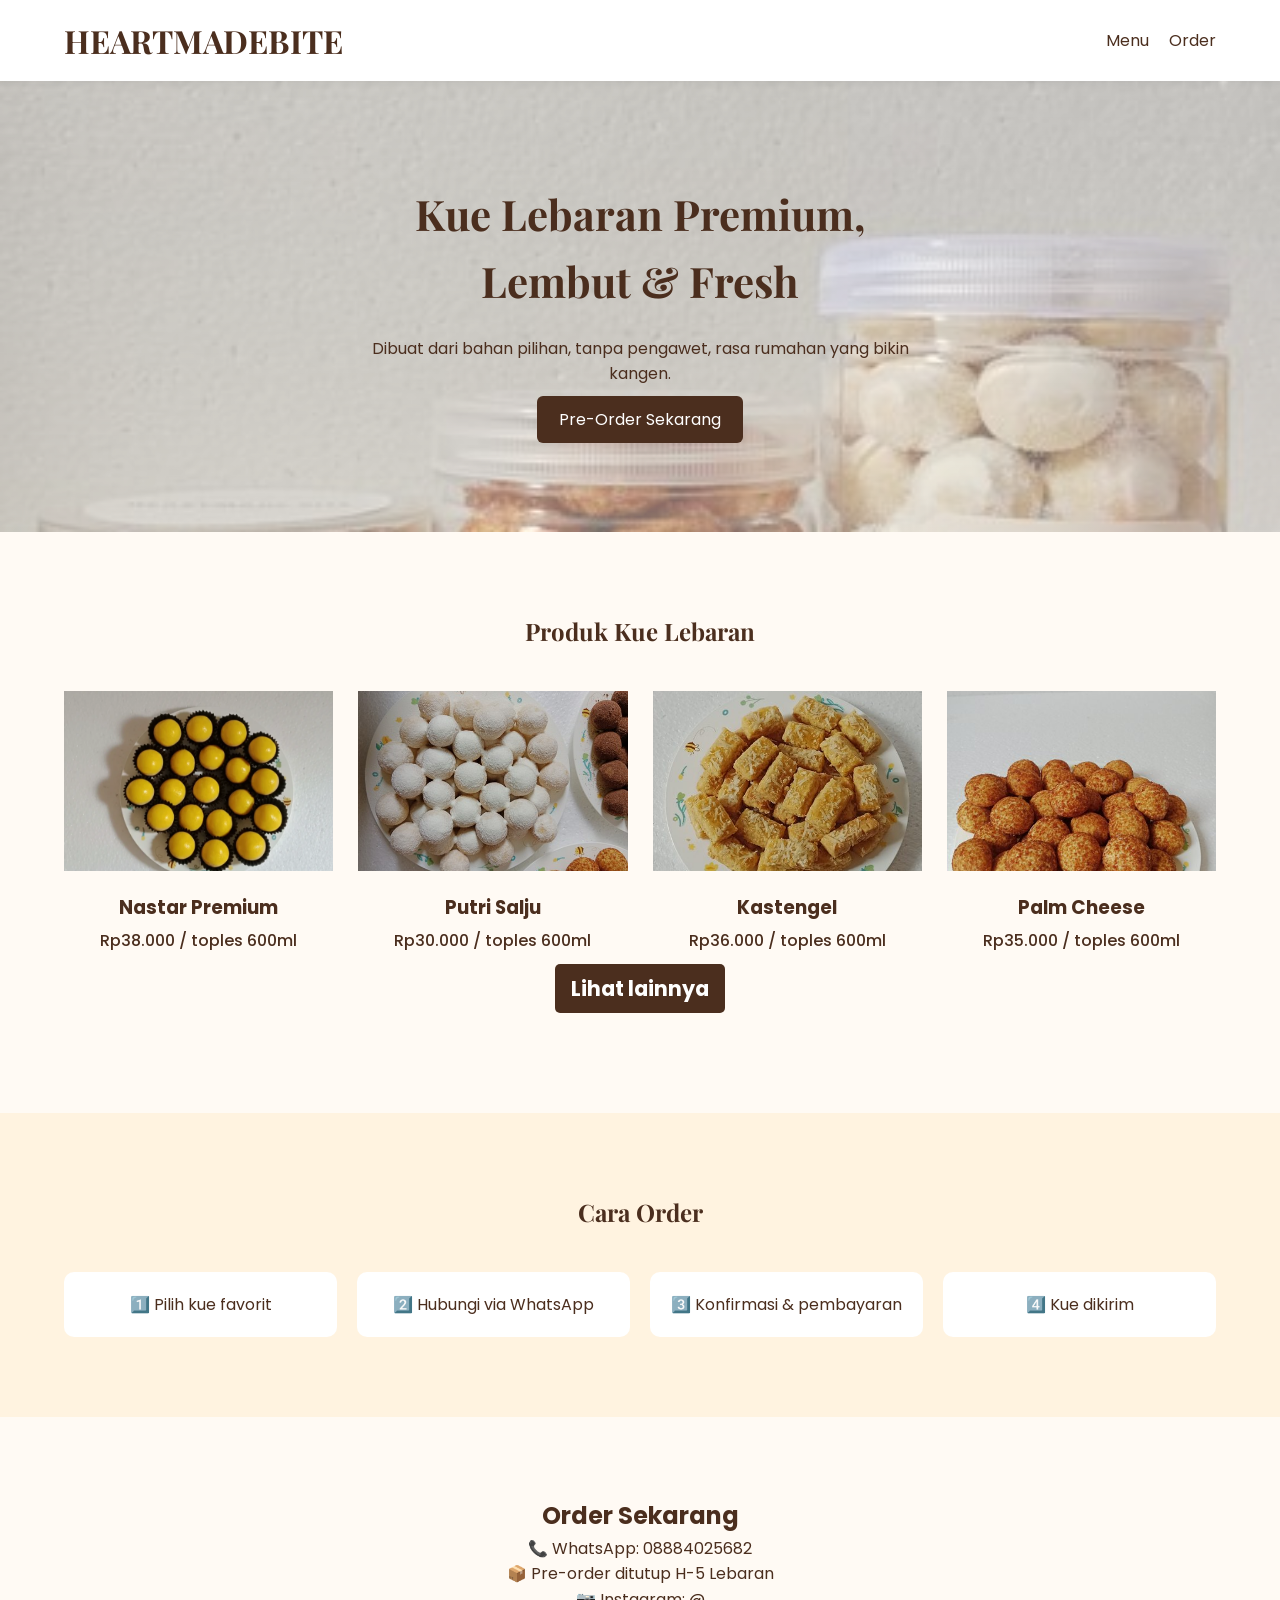
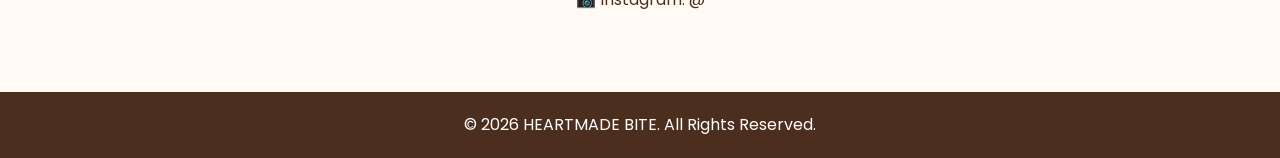
==== index.html @ a915d2ee "update logo and title Updated the title and logo in the HTML file." ====
<!DOCTYPE html>
<html lang="id">

<head>
    <meta charset="UTF-8" />
    <meta name="viewport" content="width=device-width, initial-scale=1.0" />
    <title>HEARTMADEBITE</title>

    <!-- Google Fonts -->
    <link
        href="https://fonts.googleapis.com/css2?family=Playfair+Display:wght@600&family=Poppins:wght@300;400;500&display=swap"
        rel="stylesheet">

    <link rel="stylesheet" href="style.css">
</head>

<body>

    <!-- NAVBAR -->
    <header class="navbar">
        <div class="container nav-wrapper">
            <a href="#" class="">
                <h1 class="logo">HEARTMADEBITE</h1>
            </a>

            <nav>
                <ul class="nav-menu">
                    <li><a href="menu.html">Menu</a></li>
                    <li><a href="https://wa.me/08884025682" target="_blank">Order</a></li>
                </ul>
            </nav>

        </div>
    </header>

    <!-- HERO -->
    <section class="hero" id="home">
        <div class="container hero-content">
            <h2>Kue Lebaran Premium,<br>Lembut & Fresh</h2>
            <p>Dibuat dari bahan pilihan, tanpa pengawet, rasa rumahan yang bikin kangen.</p>
            <a href="#produk" class="btn-secondary">Pre-Order Sekarang</a>
        </div>
    </section>

    <!-- PRODUK -->
    <section class="produk" id="produk">
        <div class="container">
            <h2 class="section-title">Produk Kue Lebaran</h2>
            <div class="produk-grid">
                <div class="produk-card">
                    <img src="assets/image/nastar.webp" alt="Nastar">
                    <h3>Nastar Premium</h3>
                    <p>Rp38.000 / toples 600ml</p>
                </div>
                <div class="produk-card">
                    <img src="assets/image/putriSalju1.webp" alt="Putri Salju">
                    <h3>Putri Salju</h3>
                    <p>Rp30.000 / toples 600ml</p>
                </div>
                <div class="produk-card">
                    <img src="assets/image/kastengel1.webp" alt="Kastengel">
                    <h3>Kastengel</h3>
                    <p>Rp36.000 / toples 600ml</p>
                </div>
                <div class="produk-card">
                    <img src="assets/image/palmCheese1.webp" alt="Palm Cheese">
                    <h3>Palm Cheese</h3>
                    <p>Rp35.000 / toples 600ml</p>
                </div>
            </div>
            <a href="menu.html" class="menu-button">
                <p class="catatan">Lihat lainnya</p>
            </a>
        </div>
    </section>

    <!-- CARA ORDER -->
    <section class="cara-order" id="cara-order">
        <div class="container">
            <h2 class="section-title">Cara Order</h2>

            <div class="steps">
                <div class="step">1️⃣ Pilih kue favorit</div>
                <div class="step">2️⃣ Hubungi via WhatsApp</div>
                <div class="step">3️⃣ Konfirmasi & pembayaran</div>
                <div class="step">4️⃣ Kue dikirim</div>
            </div>
        </div>
    </section>

    <!-- KONTAK -->
    <section class="kontak" id="kontak">
        <div class="container kontak-box">
            <h2>Order Sekarang</h2>
            <p>📞 WhatsApp:
                <a href="https://wa.me/6281234567890" target="_blank">
                    08884025682
                </a>
            </p>
            <p>📦 Pre-order ditutup H-5 Lebaran</p>
            <p>📷 Instagram: @</p>
        </div>
    </section>

    <!-- FOOTER -->
    <footer class="footer">
        <p>© 2026 HEARTMADE BITE. All Rights Reserved.</p>
    </footer>

    <script src="script.js"></script>
</body>


</html>
---- style.css ----
* {
    margin: 0;
    padding: 0;
    box-sizing: border-box;
    scroll-behavior: smooth;
}

body {
    font-family: 'Poppins', sans-serif;
    background-color: #fffaf4;
    color: #4b2e1e;
    line-height: 1.6;
}

a {
    all: unset;
}

.container {
    width: 90%;
    max-width: 1200px;
    margin: auto;
}

/* NAVBAR */
.navbar {
    background: #fff;
    padding: 15px 0;
    box-shadow: 0 2px 8px rgba(0, 0, 0, 0.05);
    position: sticky;
    top: 0;
    z-index: 10;
}

.nav-wrapper {
    display: flex;
    align-items: center;
    justify-content: space-between;
}

.logo {
    font-family: 'Playfair Display', serif;
}

.nav-menu {
    list-style: none;
    display: flex;
    gap: 20px;
}

.nav-menu a {
    text-decoration: none;
    color: #4b2e1e;
}

.btn-primary {
    background: #c89b3c;
    color: #fff;
    padding: 10px 18px;
    border-radius: 6px;
    text-decoration: none;
}

/* HERO */
.hero {
    background: linear-gradient(rgba(255, 248, 235, 0.27), rgba(255, 248, 235, 0.442)),
        url('assets/image/hero.webp') center/cover;
    padding: 100px 0;
}

.hero-content {
    max-width: 600px;
}

.hero h2 {
    font-family: 'Playfair Display', serif;
    font-size: 42px;
}

.hero p {
    margin: 20px 0;
}

.btn-secondary {
    background: #4b2e1e;
    color: #fff;
    padding: 12px 22px;
    border-radius: 6px;
    text-decoration: none;
}

/* SECTION */
.section-title {
    text-align: center;
    margin-bottom: 40px;
    font-family: 'Playfair Display', serif;
}

/* PRODUK */
.produk {
    padding: 80px 0;
}

.container {
    text-align: center;
    gap: 50px;
}

.produk-grid {
    display: grid;
    grid-template-columns: repeat(auto-fit, minmax(220px, 1fr));
    gap: 25px;
}

.menu-button {
    display: block;
    width: fit-content;
    margin: 20px auto;
    /* ini yang membuat dia ke tengah */
    background: #4b2e1e;
    color: white;
    padding: 8px 16px;
    border-radius: 5px;
    text-decoration: none;
    font-size: 1.3rem;
    font-weight: 700;
}


.produk-card img {
    width: 100%;
    height: 180px;
    object-fit: cover;
}

.produk-card h3 {
    margin: 15px 0 5px;
}

.produk-card p {
    font-weight: 500;
}

.produk-card a {
    display: inline-block;
    margin-top: 10px;
    background: #c89b3c;
    color: white;
    padding: 8px 16px;
    border-radius: 5px;
    text-decoration: none;
}

.menu-button {
    display: inline-block;
    margin-top: 10px;
    background: #4b2e1e;
    color: white;
    padding: 8px 16px;
    border-radius: 5px;
    text-decoration: none;
}

/* CARA ORDER */
.cara-order {
    background: #fff3e0;
    padding: 80px 0;
}

.steps {
    display: grid;
    grid-template-columns: repeat(auto-fit, minmax(200px, 1fr));
    gap: 20px;
}

.step {
    background: #fff;
    padding: 20px;
    border-radius: 10px;
    text-align: center;
}

/* KONTAK */
.kontak {
    padding: 80px 0;
}

.kontak-box {
    text-align: center;
}

/* FOOTER */
.footer {
    background: #4b2e1e;
    color: #fff;
    text-align: center;
    padding: 20px 0;
}

/* RESPONSIVE */
@media (max-width: 768px) {
    .logo {
        font-size: 24px;
    }

    .hero h2 {
        font-size: 32px;
    }

    .btn-primary {
        display: hidden;
    }
}
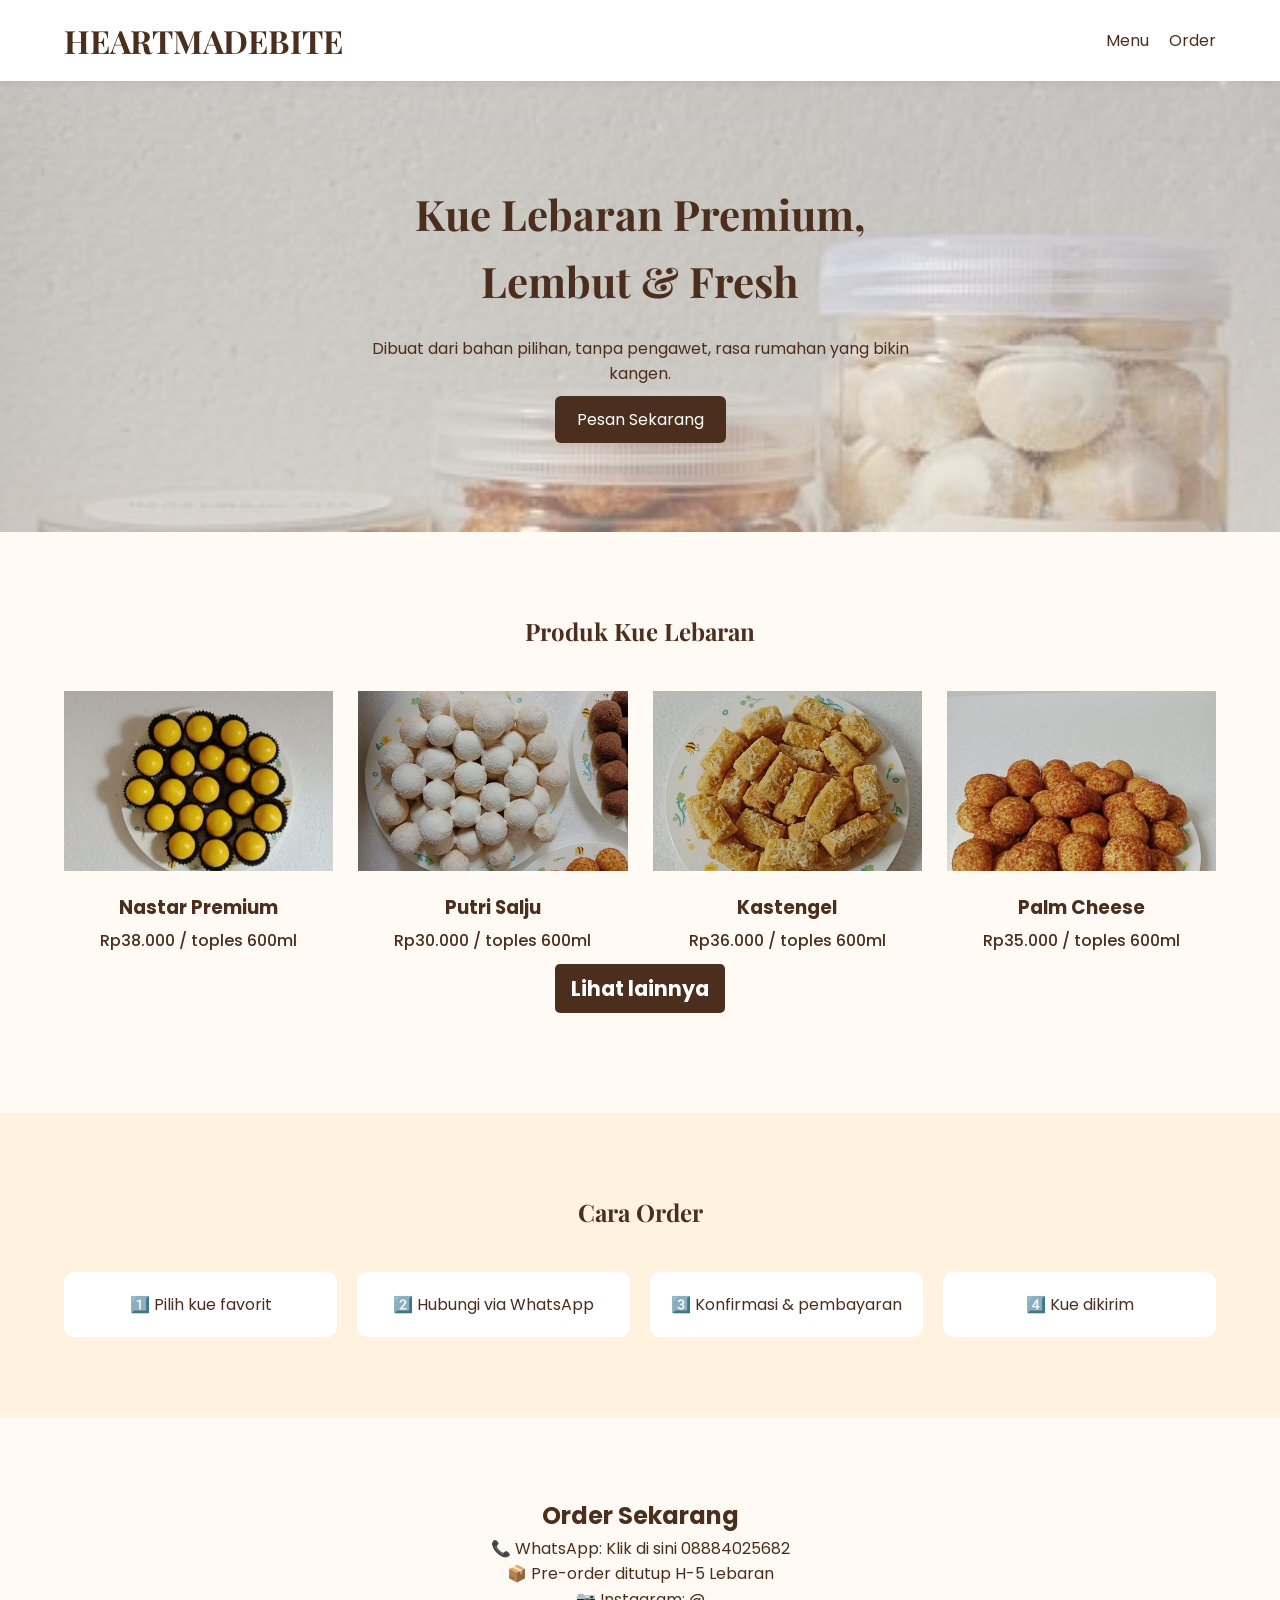
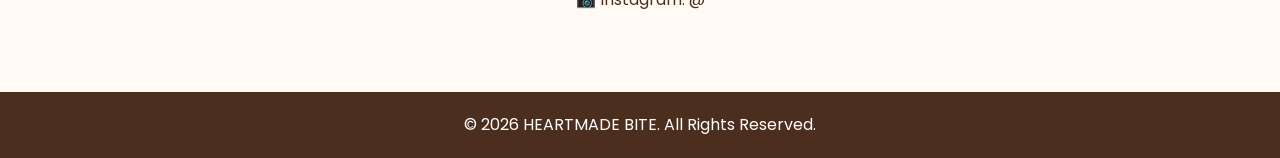
==== commit e142e073: "Fix contact section links and button text Updated WhatsApp link and button text in the contact secti" ====
--- a/index.html
+++ b/index.html
@@ -26,7 +26,7 @@
             <nav>
                 <ul class="nav-menu">
                     <li><a href="menu.html">Menu</a></li>
-                    <li><a href="https://wa.me/08884025682" target="_blank">Order</a></li>
+                    <li><a href="https://wa.me/628884025682" target="_blank">Order</a></li>
                 </ul>
             </nav>
 
@@ -38,7 +38,7 @@
         <div class="container hero-content">
             <h2>Kue Lebaran Premium,<br>Lembut & Fresh</h2>
             <p>Dibuat dari bahan pilihan, tanpa pengawet, rasa rumahan yang bikin kangen.</p>
-            <a href="#produk" class="btn-secondary">Pre-Order Sekarang</a>
+            <a href="#kontak" class="btn-secondary">Pesan Sekarang</a>
         </div>
     </section>
 
@@ -93,8 +93,8 @@
         <div class="container kontak-box">
             <h2>Order Sekarang</h2>
             <p>📞 WhatsApp:
-                <a href="https://wa.me/6281234567890" target="_blank">
-                    08884025682
+                <a href="https://wa.me/628884025682" target="_blank">
+                    Klik di sini 08884025682
                 </a>
             </p>
             <p>📦 Pre-order ditutup H-5 Lebaran</p>
@@ -110,5 +110,4 @@
     <script src="script.js"></script>
 </body>
 
-
 </html>
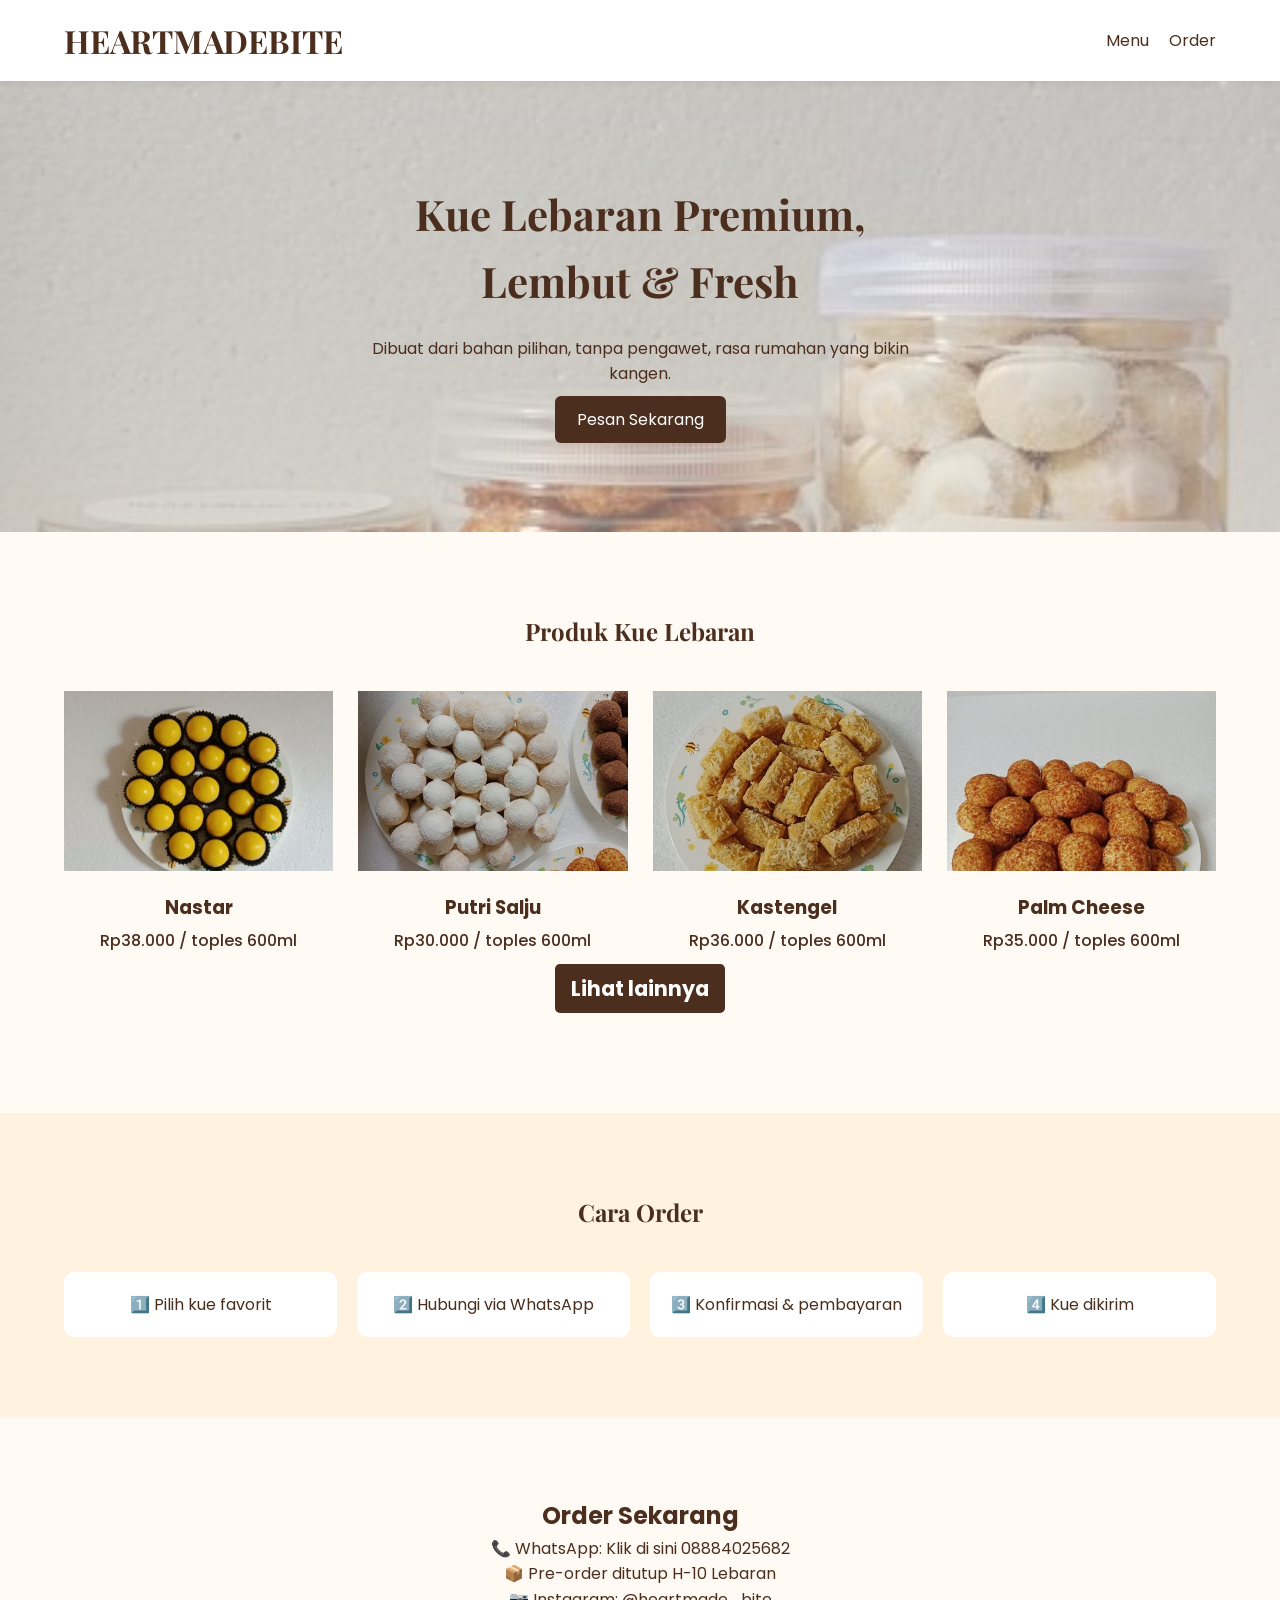
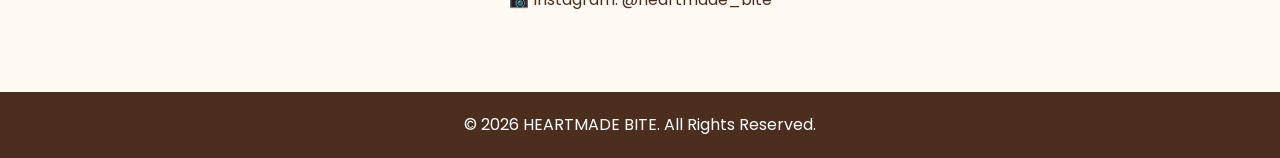
==== commit 104c32ca: "Modify contact details and Instagram link Updated contact information and Instagram link in the foot" ====
--- a/index.html
+++ b/index.html
@@ -1,4 +1,4 @@
-<!DOCTYPE html>
+     <!DOCTYPE html>
 <html lang="id">
 
 <head>
@@ -49,7 +49,7 @@
             <div class="produk-grid">
                 <div class="produk-card">
                     <img src="assets/image/nastar.webp" alt="Nastar">
-                    <h3>Nastar Premium</h3>
+                    <h3>Nastar</h3>
                     <p>Rp38.000 / toples 600ml</p>
                 </div>
                 <div class="produk-card">
@@ -97,8 +97,8 @@
                     Klik di sini 08884025682
                 </a>
             </p>
-            <p>📦 Pre-order ditutup H-5 Lebaran</p>
-            <p>📷 Instagram: @</p>
+            <p>📦 Pre-order ditutup H-10 Lebaran</p>
+            <a href="https://www.instagram.com/heartmadebitess/"><p>📷 Instagram: @heartmade_bite</p></a>
         </div>
     </section>
 
@@ -111,3 +111,4 @@
 </body>
 
 </html>
+
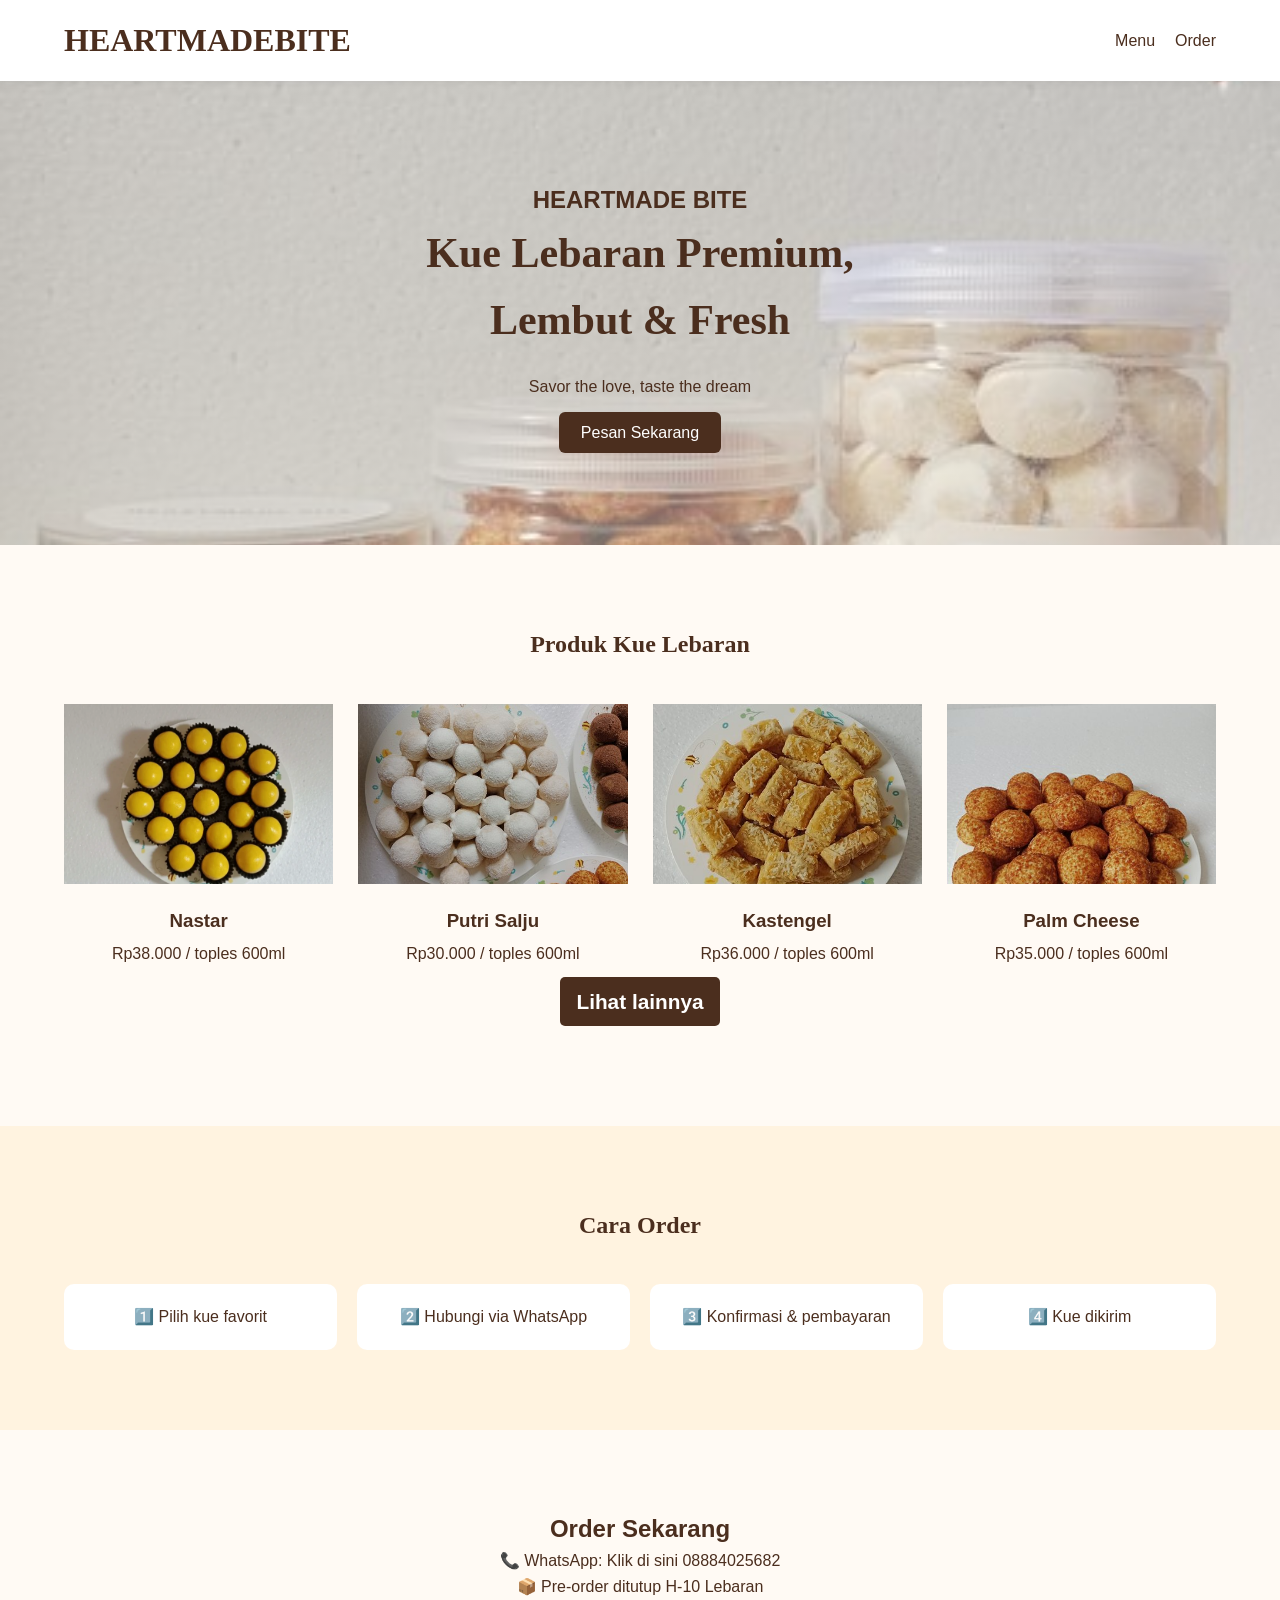
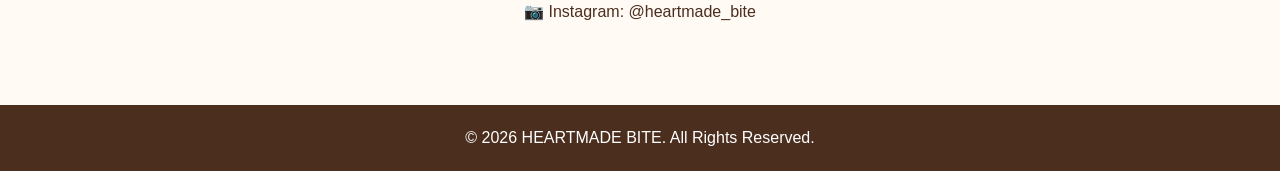
==== commit bfa4004e: "Refactor index.html with new font links and content Updated HTML structure, added preconnect links f" ====
--- a/index.html
+++ b/index.html
@@ -7,9 +7,9 @@
     <title>HEARTMADEBITE</title>
 
     <!-- Google Fonts -->
-    <link
-        href="https://fonts.googleapis.com/css2?family=Playfair+Display:wght@600&family=Poppins:wght@300;400;500&display=swap"
-        rel="stylesheet">
+   <link rel="preconnect" href="https://fonts.googleapis.com">
+<link rel="preconnect" href="https://fonts.gstatic.com" crossorigin>
+<link href="https://fonts.googleapis.com/css2?family=Montserrat:ital,wght@0,100..900;1,100..900&display=swap" rel="stylesheet">
 
     <link rel="stylesheet" href="style.css">
 </head>
@@ -36,8 +36,9 @@
     <!-- HERO -->
     <section class="hero" id="home">
         <div class="container hero-content">
+             <h1>HEARTMADE BITE</h1>
             <h2>Kue Lebaran Premium,<br>Lembut & Fresh</h2>
-            <p>Dibuat dari bahan pilihan, tanpa pengawet, rasa rumahan yang bikin kangen.</p>
+<p>Savor the love, taste the dream</p>
             <a href="#kontak" class="btn-secondary">Pesan Sekarang</a>
         </div>
     </section>
@@ -98,7 +99,7 @@
                 </a>
             </p>
             <p>📦 Pre-order ditutup H-10 Lebaran</p>
-            <a href="https://www.instagram.com/heartmadebitess/"><p>📷 Instagram: @heartmade_bite</p></a>
+            <a href="https://www.instagram.com/heartmade_bite?igsh=MXB1emJhZmZtNTlvOQ==" target="_blank"><p>📷 Instagram: @heartmade_bite</p></a>
         </div>
     </section>
 
@@ -112,3 +113,6 @@
 
 </html>
 
+
+
+
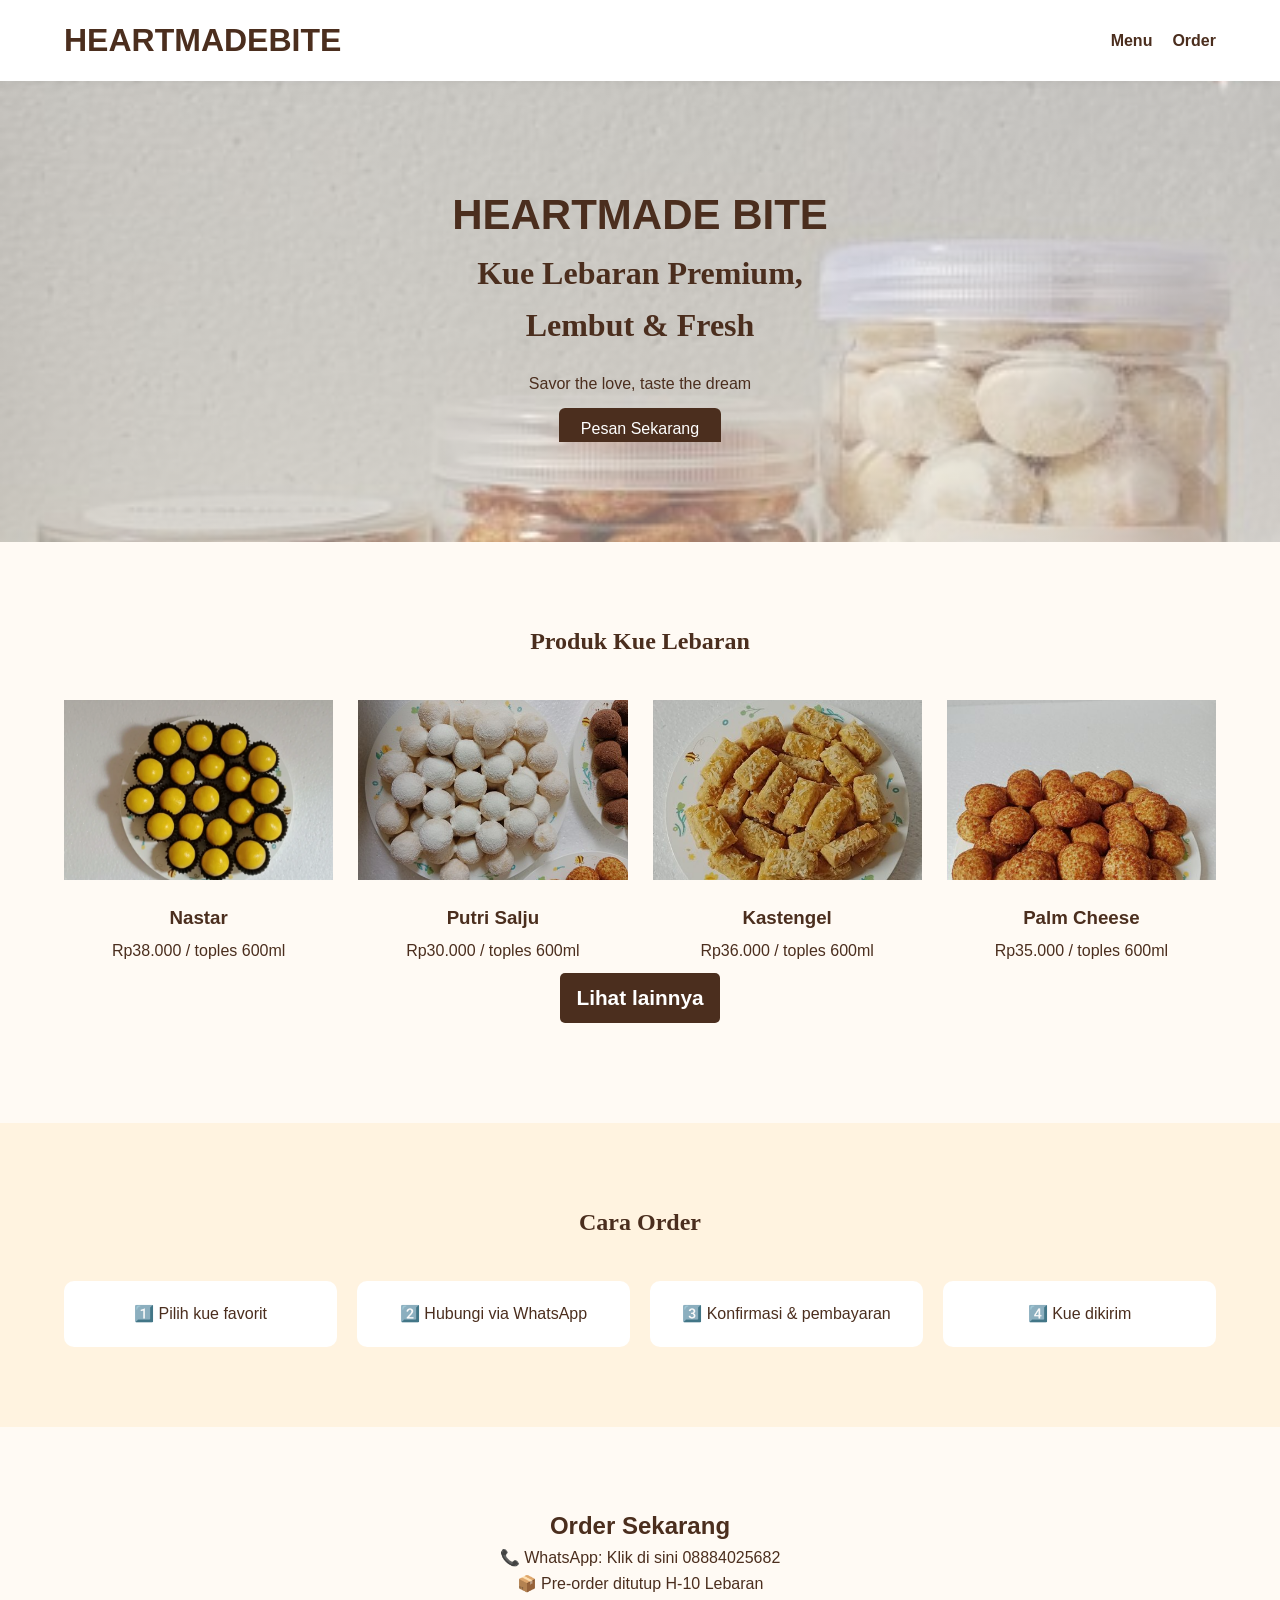
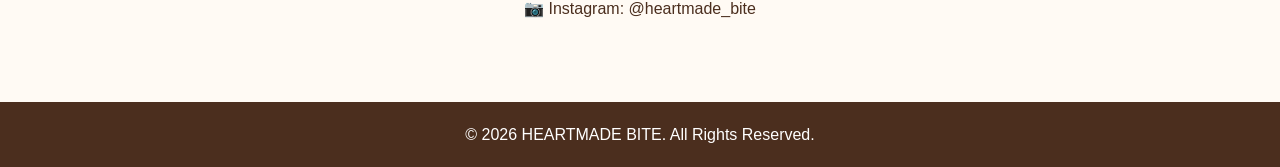
==== commit 780441e8: "Fix HTML formatting and structure" ====
--- a/index.html
+++ b/index.html
@@ -32,7 +32,6 @@
 
         </div>
     </header>
-
     <!-- HERO -->
     <section class="hero" id="home">
         <div class="container hero-content">
@@ -116,3 +115,4 @@
 
 
 
+
--- a/style.css
+++ b/style.css
@@ -3,10 +3,11 @@
     padding: 0;
     box-sizing: border-box;
     scroll-behavior: smooth;
+    overflow: hidden;
 }
 
 body {
-    font-family: 'Poppins', sans-serif;
+    font-family: 'Montserrat', sans-serif;
     background-color: #fffaf4;
     color: #4b2e1e;
     line-height: 1.6;
@@ -39,7 +40,8 @@
 }
 
 .logo {
-    font-family: 'Playfair Display', serif;
+    font-family: 'Montserrat', sans-serif;
+    font-weight: 800;
 }
 
 .nav-menu {
@@ -51,6 +53,7 @@
 .nav-menu a {
     text-decoration: none;
     color: #4b2e1e;
+    font-weight: 700;
 }
 
 .btn-primary {
@@ -72,9 +75,15 @@
     max-width: 600px;
 }
 
+.hero h1{
+    font-family: 'Montserrat', sans-serif;
+    font-size: 42px;
+    font-weight: 800;
+}
+
 .hero h2 {
     font-family: 'Playfair Display', serif;
-    font-size: 42px;
+    font-size: 32px;
 }
 
 .hero p {
@@ -210,4 +219,10 @@
     .btn-primary {
         display: hidden;
     }
-}+
+}
+
+
+
+
+
